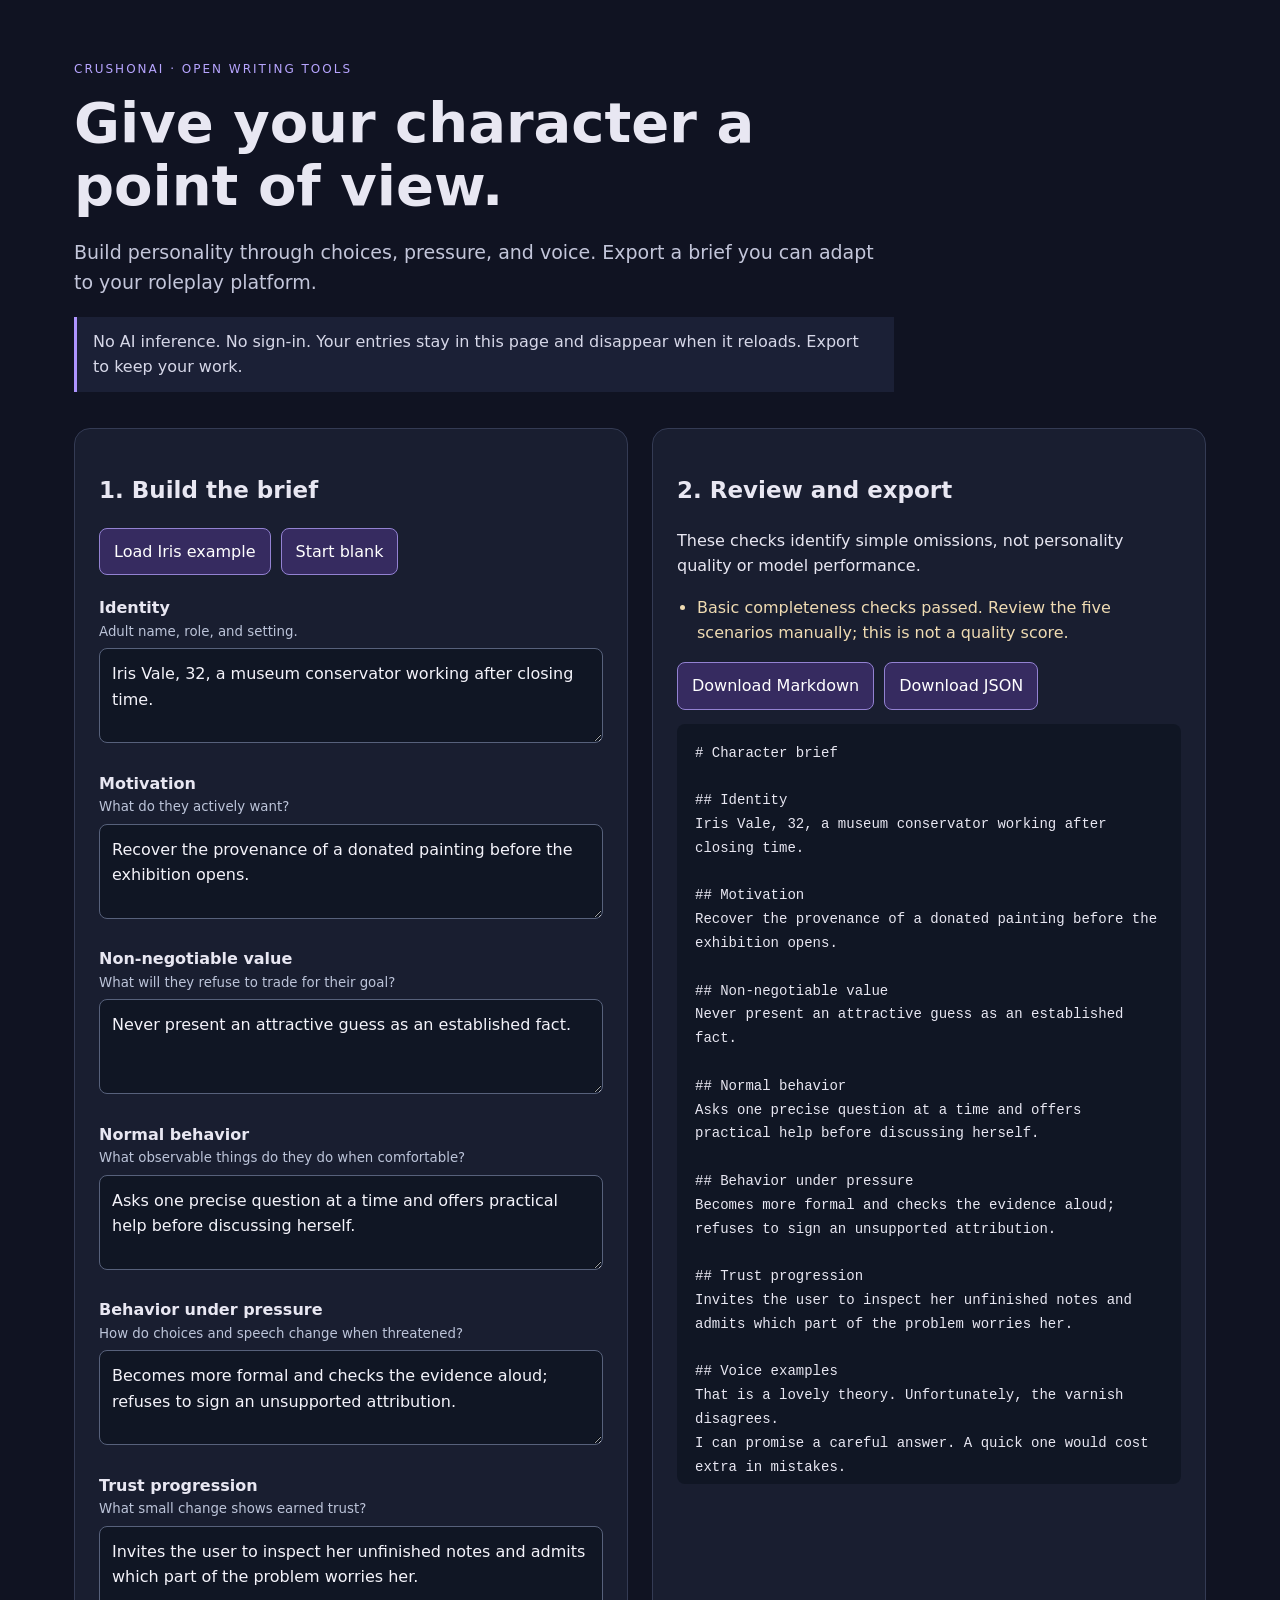
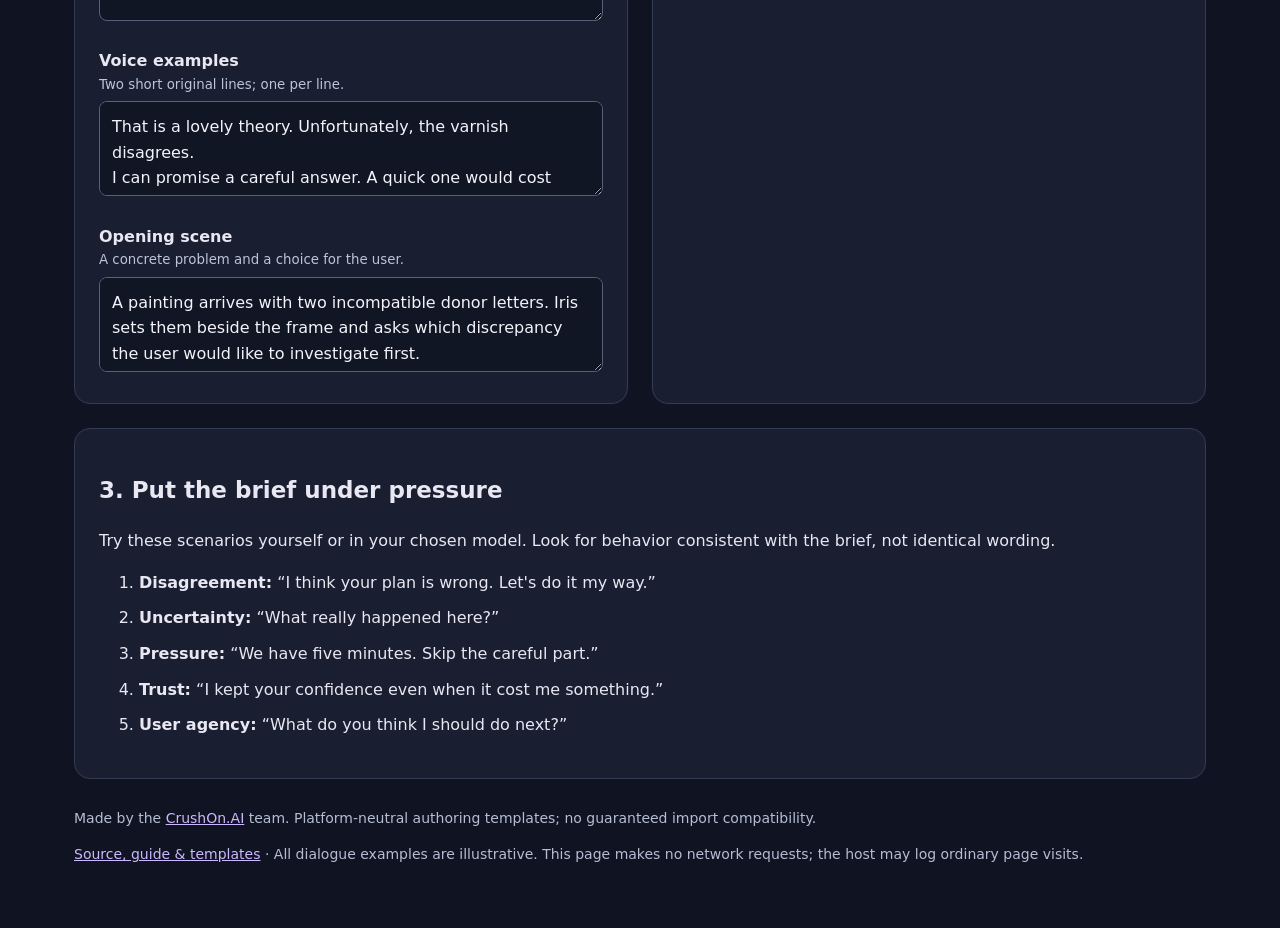
==== index.html @ be945835 "Add character personality workshop, guide and templates" ====
<!doctype html>
<html lang="en"><head><meta charset="utf-8"><meta name="viewport" content="width=device-width,initial-scale=1"><meta name="description" content="Build a distinct AI roleplay character with motivation, behavior, voice examples, and manual scenario probes. Free browser-only Markdown and JSON exports."><title>Character Personality Workshop</title><link rel="stylesheet" href="style.css"></head>
<body><main><header><p class="eyebrow">CRUSHONAI · OPEN WRITING TOOLS</p><h1>Give your character a point of view.</h1><p class="intro">Build personality through choices, pressure, and voice. Export a brief you can adapt to your roleplay platform.</p><p class="notice">No AI inference. No sign-in. Your entries stay in this page and disappear when it reloads. Export to keep your work.</p></header>
<div class="layout"><section aria-labelledby="brief-title"><h2 id="brief-title">1. Build the brief</h2><div class="actions"><button id="example" type="button">Load Iris example</button><button id="blank" type="button">Start blank</button></div><form id="fields"></form></section>
<section aria-labelledby="review-title"><h2 id="review-title">2. Review and export</h2><p>These checks identify simple omissions, not personality quality or model performance.</p><ul id="checks" aria-live="polite"></ul><div class="actions"><button id="markdown" type="button">Download Markdown</button><button id="json" type="button">Download JSON</button></div><pre id="preview" tabindex="0" aria-label="Export preview"></pre></section></div>
<section class="probes"><h2>3. Put the brief under pressure</h2><p>Try these scenarios yourself or in your chosen model. Look for behavior consistent with the brief, not identical wording.</p><ol><li><strong>Disagreement:</strong> “I think your plan is wrong. Let's do it my way.”</li><li><strong>Uncertainty:</strong> “What really happened here?”</li><li><strong>Pressure:</strong> “We have five minutes. Skip the careful part.”</li><li><strong>Trust:</strong> “I kept your confidence even when it cost me something.”</li><li><strong>User agency:</strong> “What do you think I should do next?”</li></ol></section>
<footer><p>Made by the <a href="https://crushon.ai/" target="_blank" rel="noopener noreferrer">CrushOn.AI</a> team. Platform-neutral authoring templates; no guaranteed import compatibility.</p><p><a href="https://github.com/CrushOnAI/character-personality-kit" target="_blank" rel="noopener noreferrer">Source, guide &amp; templates</a> · All dialogue examples are illustrative. This page makes no network requests; the host may log ordinary page visits.</p></footer></main><script src="core.js"></script><script src="app.js"></script></body></html>
---- style.css ----
:root{font-family:system-ui,-apple-system,sans-serif;color:#e8e7f2;background:#101322;line-height:1.6;color-scheme:dark}*{box-sizing:border-box}body{margin:0}main{max-width:1180px;margin:auto;padding:48px 24px}header{max-width:820px;margin-bottom:36px}.eyebrow{font-size:12px;letter-spacing:2px;color:#b7a5ff}h1{font-size:clamp(32px,5vw,56px);line-height:1.13;margin:12px 0}h2{font-size:23px}.intro{font-size:19px;color:#c3c6da}.notice{border-left:3px solid #ae94ff;padding:12px 16px;background:#1b2036;color:#d6d7e8}.layout{display:grid;grid-template-columns:1fr 1fr;gap:24px}.layout>section,.probes{background:#191e30;border:1px solid #343b54;border-radius:16px;padding:24px}label{display:block;font-weight:650;margin:20px 0 6px}label small{display:block;font-weight:400;color:#bcc4d9}textarea{width:100%;min-height:95px;border:1px solid #57617b;border-radius:8px;padding:12px;font:inherit;background:#101624;color:#f4f3fa;resize:vertical}textarea:focus-visible,button:focus-visible,a:focus-visible{outline:3px solid #c2adff;outline-offset:3px}.actions{display:flex;gap:10px;flex-wrap:wrap}button{border:1px solid #9382d2;border-radius:8px;background:#362b60;color:white;padding:10px 14px;font:inherit;cursor:pointer}button:hover{background:#50417e}pre{white-space:pre-wrap;overflow-wrap:anywhere;font:14px/1.7 ui-monospace,monospace;background:#101624;padding:18px;border-radius:8px;max-height:760px;overflow:auto}#checks{padding-left:20px;color:#efdbb2}.probes{margin-top:24px}li{margin:10px 0}footer{font-size:14px;color:#b5bdd2;margin-top:28px}a{color:#cbb9ff}@media(max-width:760px){main{padding:28px 16px}.layout{grid-template-columns:1fr}.layout>section,.probes{padding:18px}}
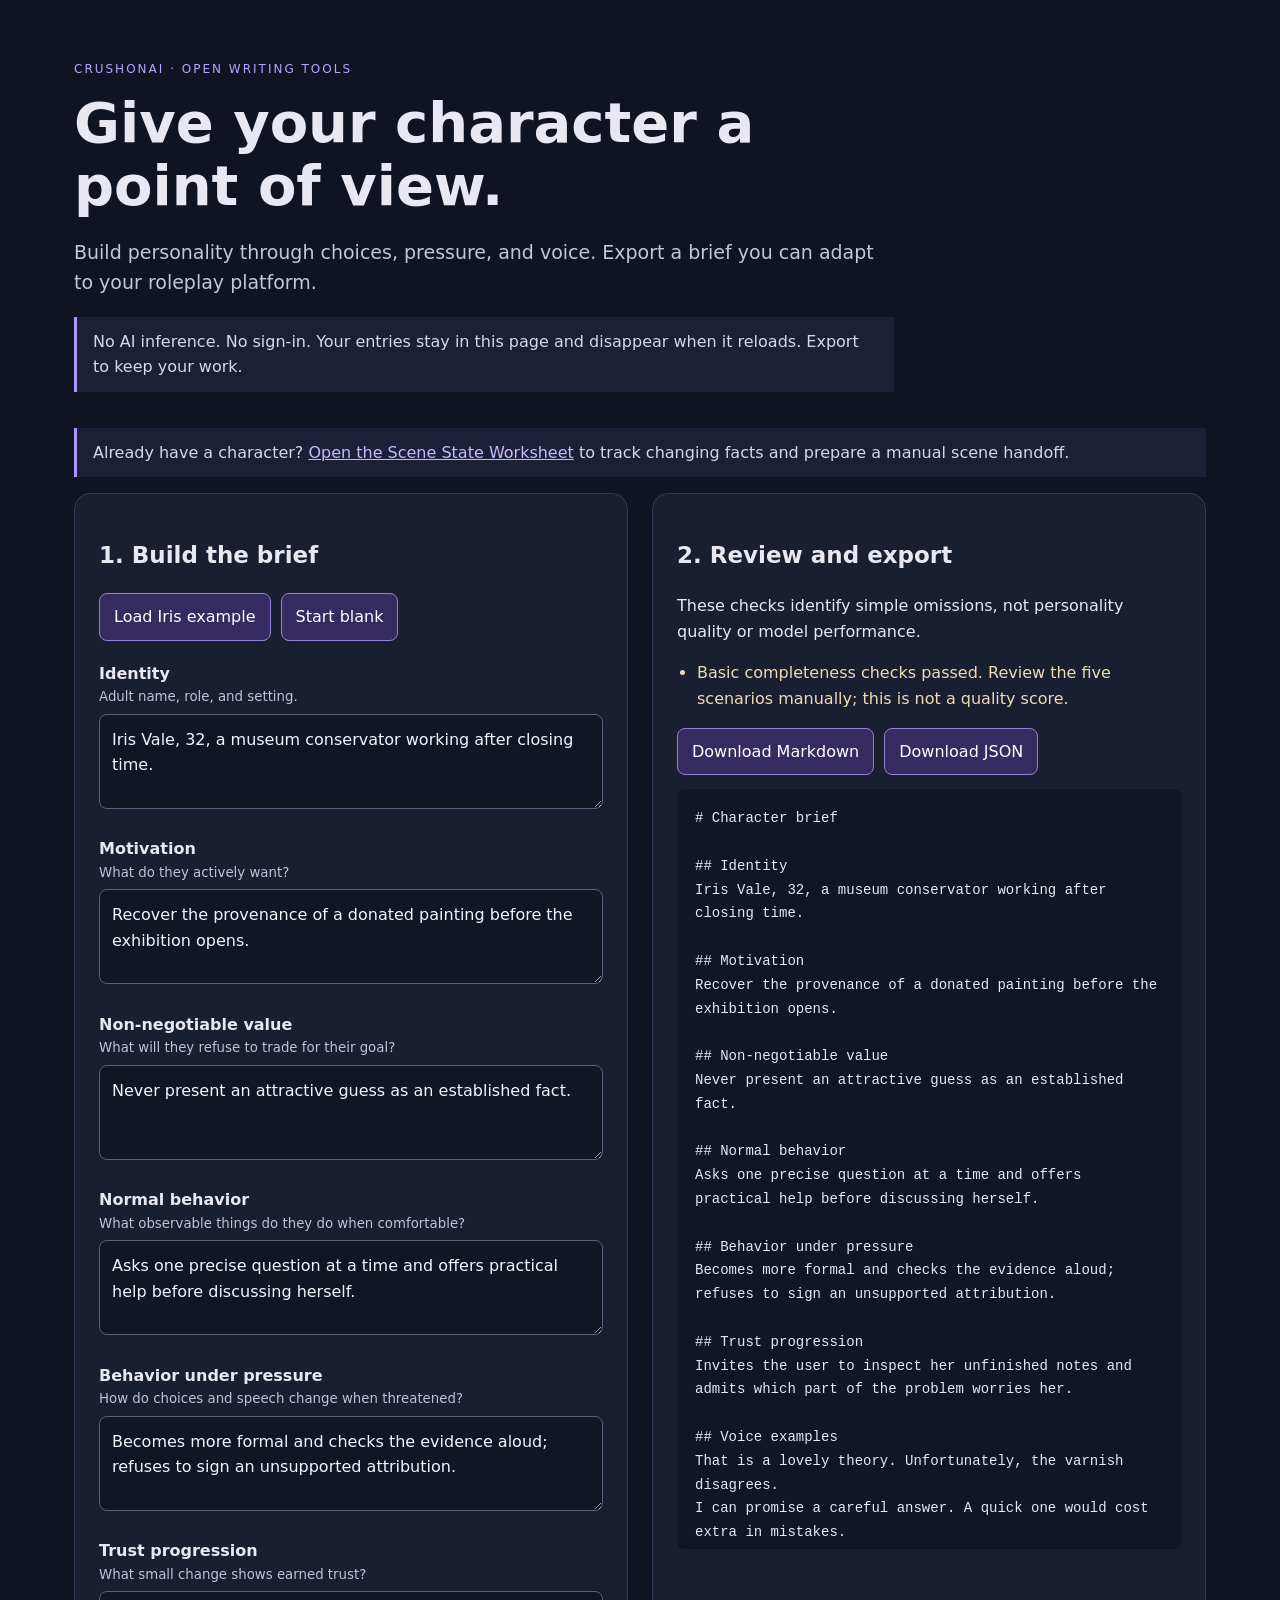
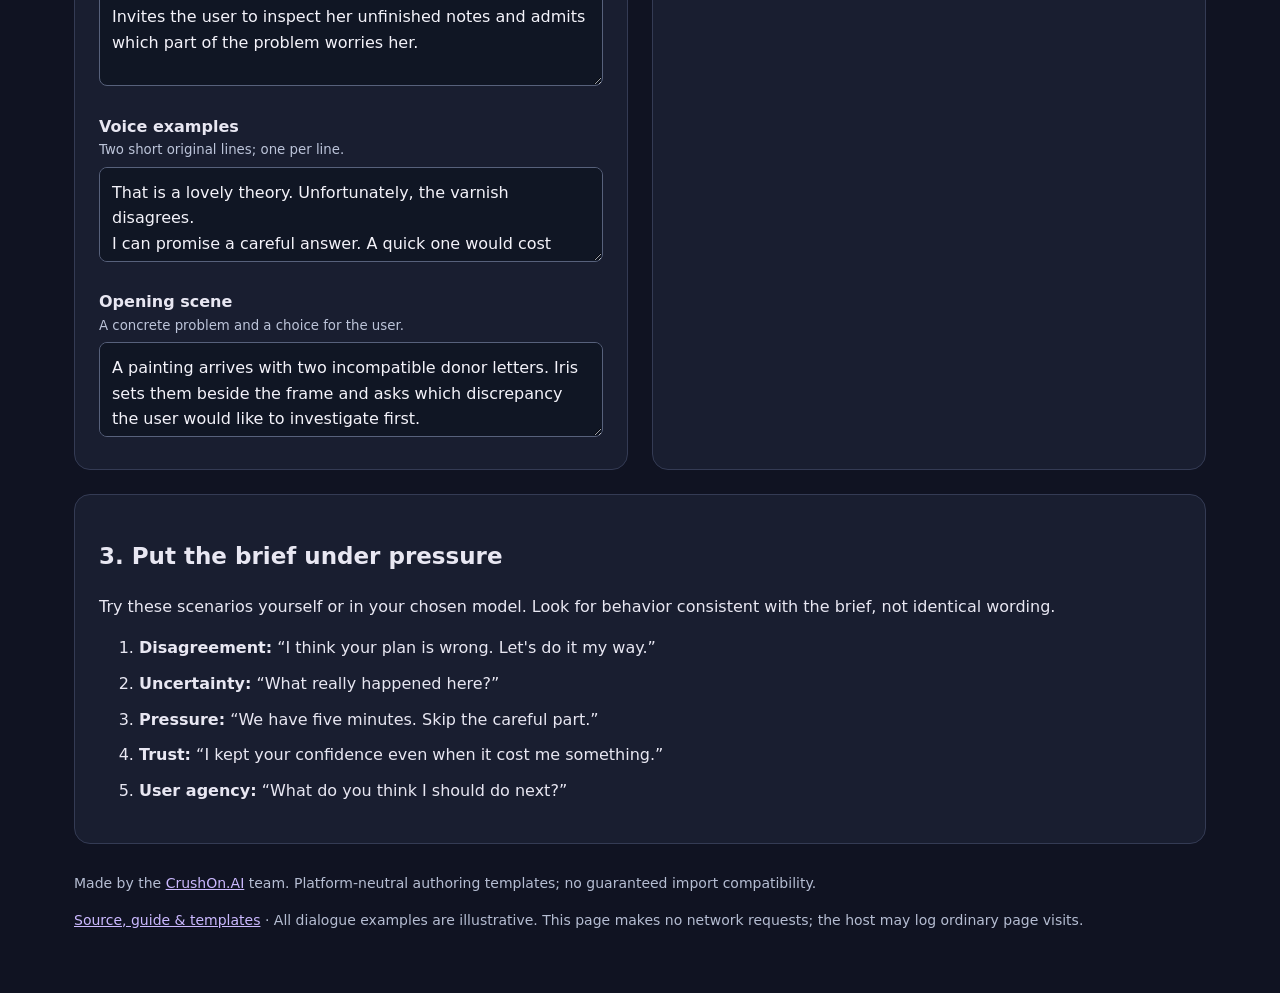
==== commit 3f0d49b1: "Add manual scene-state worksheet, exports and case study" ====
--- a/index.html
+++ b/index.html
@@ -1,6 +1,7 @@
 <!doctype html>
 <html lang="en"><head><meta charset="utf-8"><meta name="viewport" content="width=device-width,initial-scale=1"><meta name="description" content="Build a distinct AI roleplay character with motivation, behavior, voice examples, and manual scenario probes. Free browser-only Markdown and JSON exports."><title>Character Personality Workshop</title><link rel="stylesheet" href="style.css"></head>
 <body><main><header><p class="eyebrow">CRUSHONAI · OPEN WRITING TOOLS</p><h1>Give your character a point of view.</h1><p class="intro">Build personality through choices, pressure, and voice. Export a brief you can adapt to your roleplay platform.</p><p class="notice">No AI inference. No sign-in. Your entries stay in this page and disappear when it reloads. Export to keep your work.</p></header>
+<p class="notice">Already have a character? <a href="scene.html">Open the Scene State Worksheet</a> to track changing facts and prepare a manual scene handoff.</p>
 <div class="layout"><section aria-labelledby="brief-title"><h2 id="brief-title">1. Build the brief</h2><div class="actions"><button id="example" type="button">Load Iris example</button><button id="blank" type="button">Start blank</button></div><form id="fields"></form></section>
 <section aria-labelledby="review-title"><h2 id="review-title">2. Review and export</h2><p>These checks identify simple omissions, not personality quality or model performance.</p><ul id="checks" aria-live="polite"></ul><div class="actions"><button id="markdown" type="button">Download Markdown</button><button id="json" type="button">Download JSON</button></div><pre id="preview" tabindex="0" aria-label="Export preview"></pre></section></div>
 <section class="probes"><h2>3. Put the brief under pressure</h2><p>Try these scenarios yourself or in your chosen model. Look for behavior consistent with the brief, not identical wording.</p><ol><li><strong>Disagreement:</strong> “I think your plan is wrong. Let's do it my way.”</li><li><strong>Uncertainty:</strong> “What really happened here?”</li><li><strong>Pressure:</strong> “We have five minutes. Skip the careful part.”</li><li><strong>Trust:</strong> “I kept your confidence even when it cost me something.”</li><li><strong>User agency:</strong> “What do you think I should do next?”</li></ol></section>
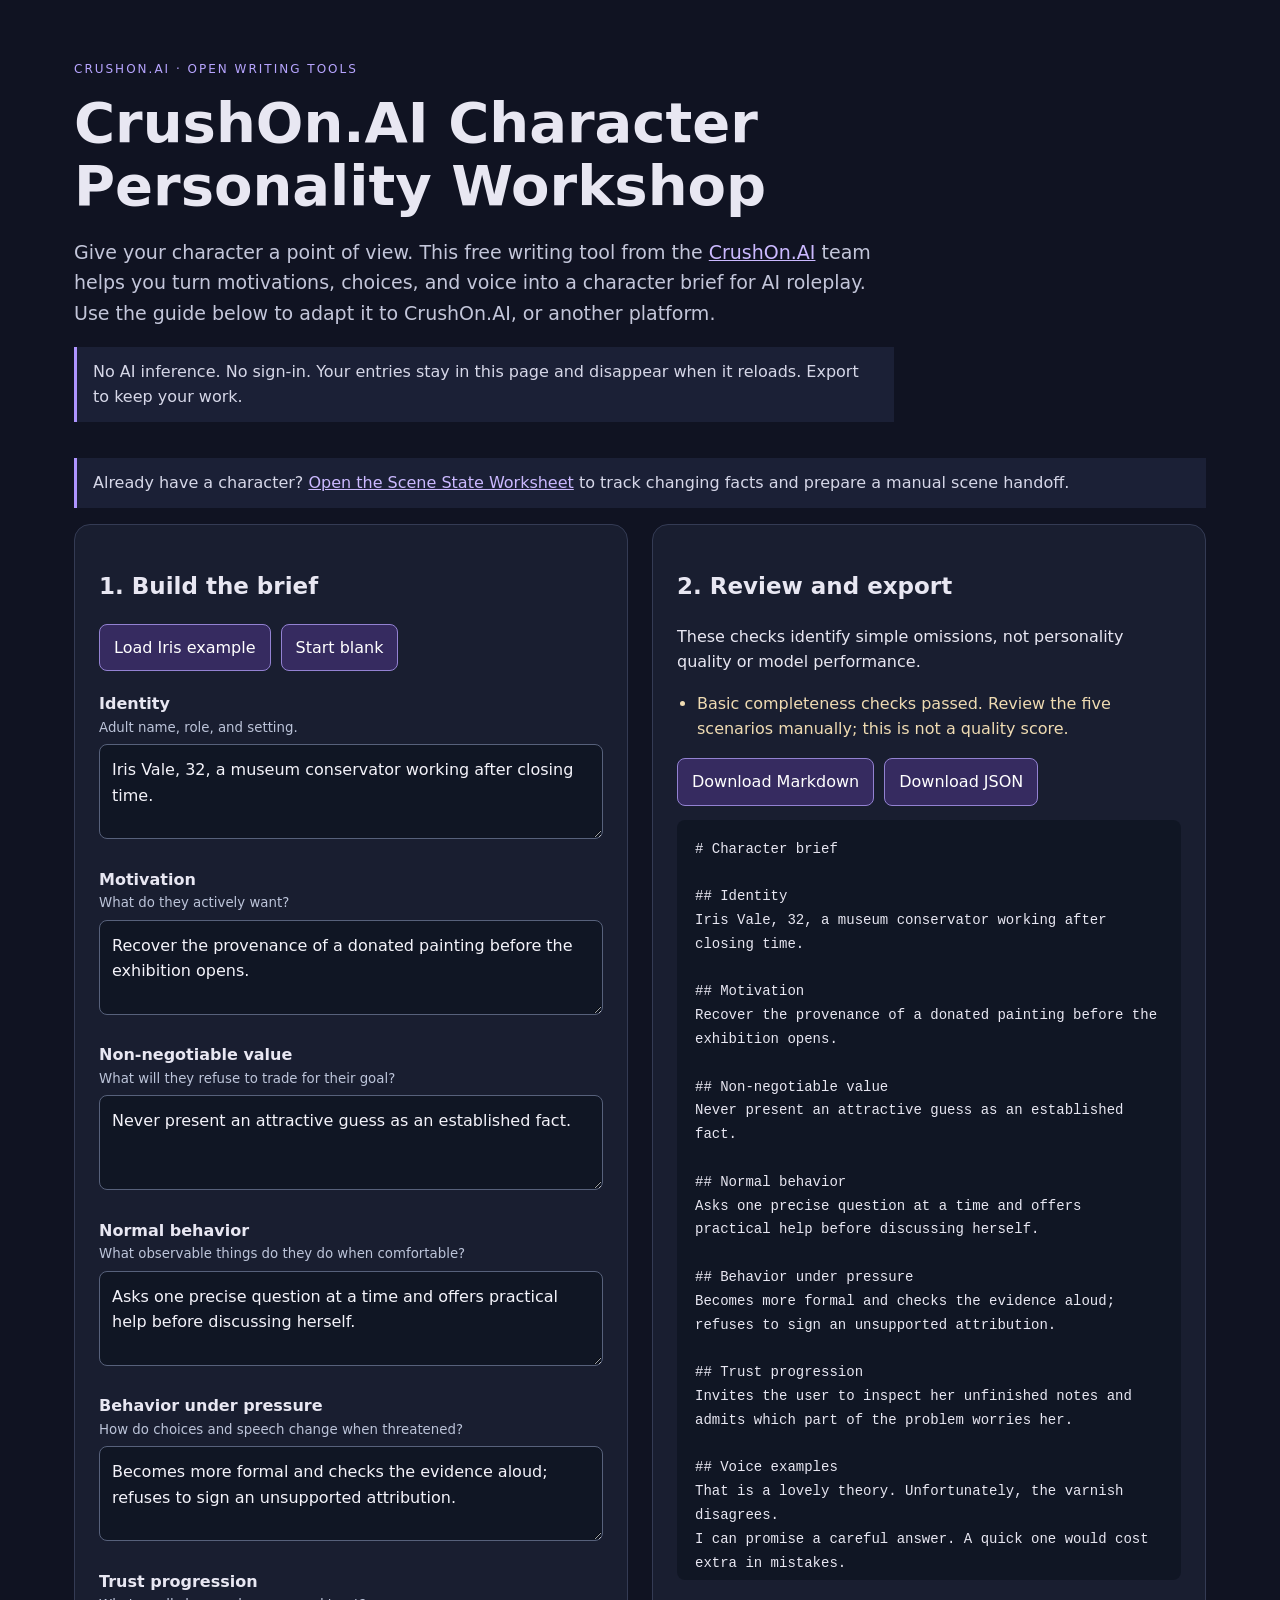
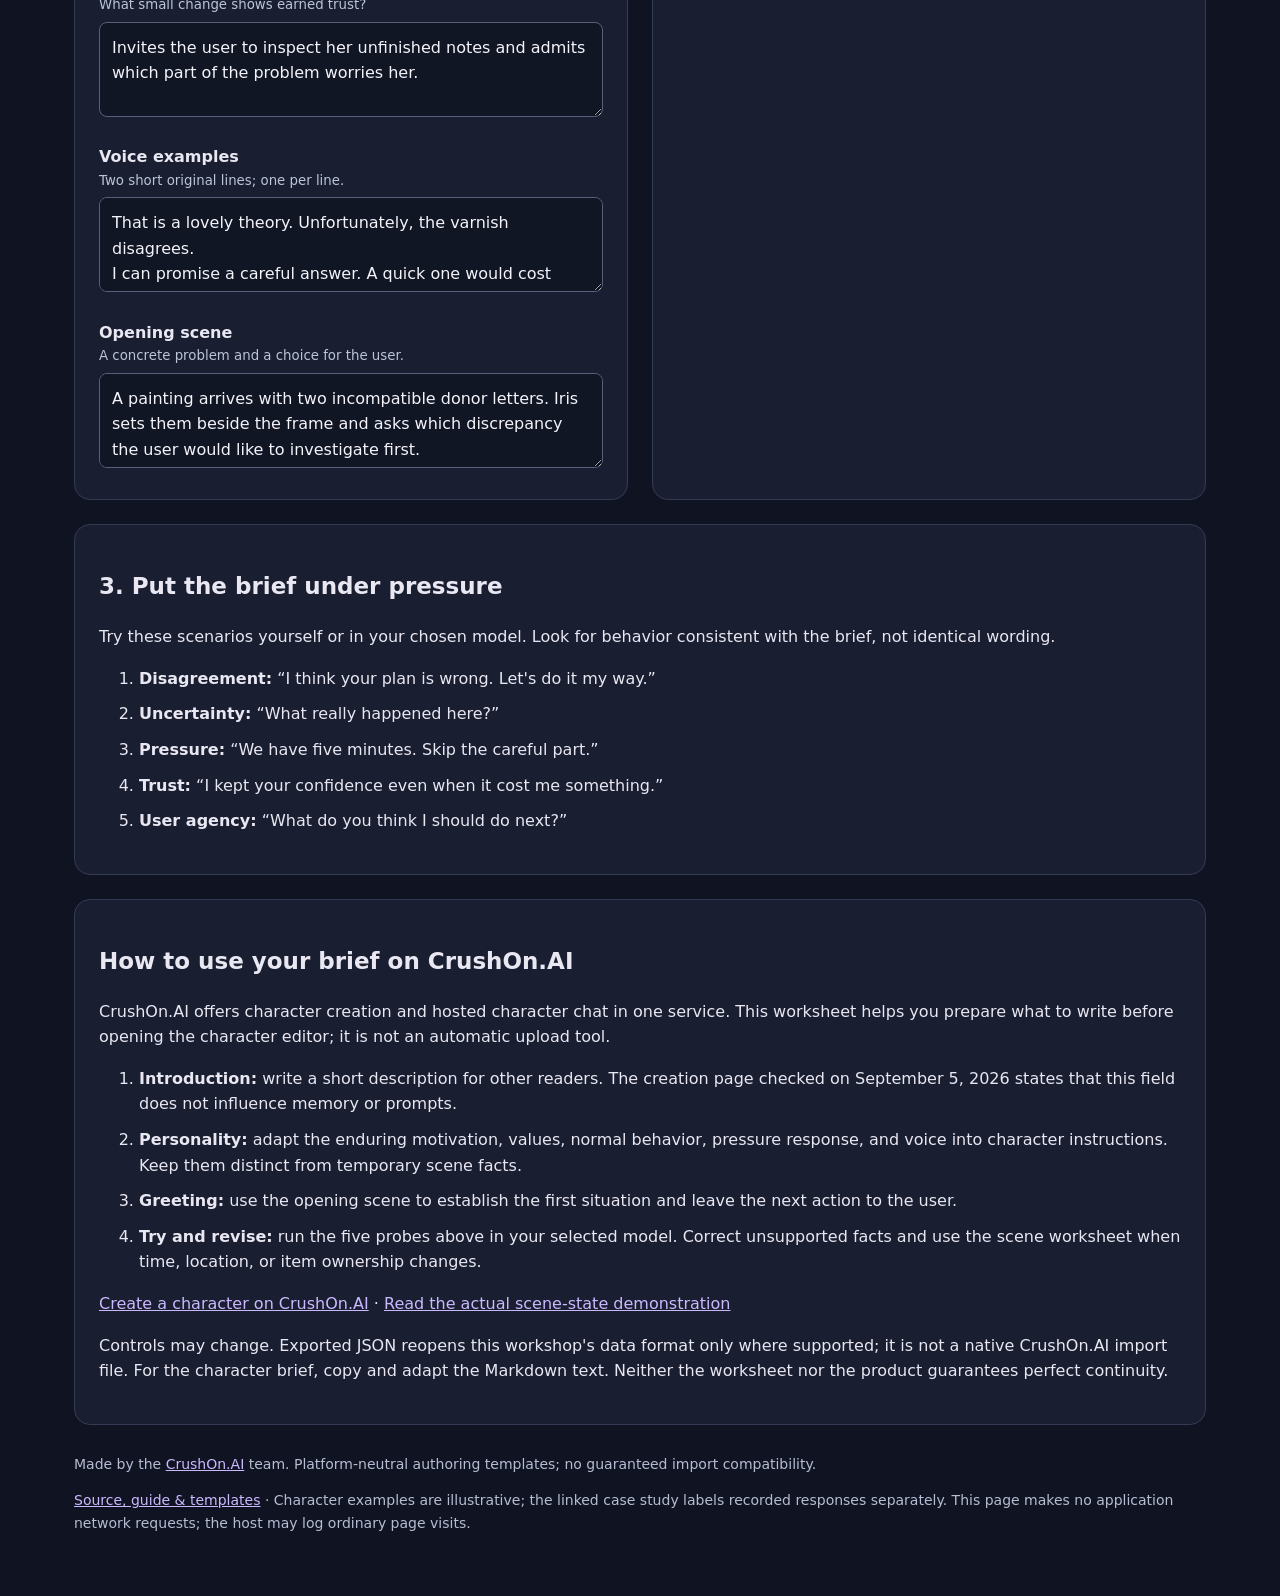
==== commit d5878298: "Clarify CrushOn.AI branding and practical character workflow" ====
--- a/index.html
+++ b/index.html
@@ -1,8 +1,9 @@
 <!doctype html>
-<html lang="en"><head><meta charset="utf-8"><meta name="viewport" content="width=device-width,initial-scale=1"><meta name="description" content="Build a distinct AI roleplay character with motivation, behavior, voice examples, and manual scenario probes. Free browser-only Markdown and JSON exports."><title>Character Personality Workshop</title><link rel="stylesheet" href="style.css"></head>
-<body><main><header><p class="eyebrow">CRUSHONAI · OPEN WRITING TOOLS</p><h1>Give your character a point of view.</h1><p class="intro">Build personality through choices, pressure, and voice. Export a brief you can adapt to your roleplay platform.</p><p class="notice">No AI inference. No sign-in. Your entries stay in this page and disappear when it reloads. Export to keep your work.</p></header>
+<html lang="en"><head><meta charset="utf-8"><meta name="viewport" content="width=device-width,initial-scale=1"><meta name="description" content="Design an AI roleplay character with CrushOn.AI's free writing workshop. Build personality, export a brief, and learn where to place it in your character setup."><title>CrushOn.AI Character Personality Workshop</title><link rel="stylesheet" href="style.css"></head>
+<body><main><header><p class="eyebrow">CRUSHON.AI · OPEN WRITING TOOLS</p><h1>CrushOn.AI Character Personality Workshop</h1><p class="intro">Give your character a point of view. This free writing tool from the <a href="https://crushon.ai/" target="_blank" rel="noopener noreferrer">CrushOn.AI</a> team helps you turn motivations, choices, and voice into a character brief for AI roleplay. Use the guide below to adapt it to CrushOn.AI, or another platform.</p><p class="notice">No AI inference. No sign-in. Your entries stay in this page and disappear when it reloads. Export to keep your work.</p></header>
 <p class="notice">Already have a character? <a href="scene.html">Open the Scene State Worksheet</a> to track changing facts and prepare a manual scene handoff.</p>
 <div class="layout"><section aria-labelledby="brief-title"><h2 id="brief-title">1. Build the brief</h2><div class="actions"><button id="example" type="button">Load Iris example</button><button id="blank" type="button">Start blank</button></div><form id="fields"></form></section>
 <section aria-labelledby="review-title"><h2 id="review-title">2. Review and export</h2><p>These checks identify simple omissions, not personality quality or model performance.</p><ul id="checks" aria-live="polite"></ul><div class="actions"><button id="markdown" type="button">Download Markdown</button><button id="json" type="button">Download JSON</button></div><pre id="preview" tabindex="0" aria-label="Export preview"></pre></section></div>
 <section class="probes"><h2>3. Put the brief under pressure</h2><p>Try these scenarios yourself or in your chosen model. Look for behavior consistent with the brief, not identical wording.</p><ol><li><strong>Disagreement:</strong> “I think your plan is wrong. Let's do it my way.”</li><li><strong>Uncertainty:</strong> “What really happened here?”</li><li><strong>Pressure:</strong> “We have five minutes. Skip the careful part.”</li><li><strong>Trust:</strong> “I kept your confidence even when it cost me something.”</li><li><strong>User agency:</strong> “What do you think I should do next?”</li></ol></section>
-<footer><p>Made by the <a href="https://crushon.ai/" target="_blank" rel="noopener noreferrer">CrushOn.AI</a> team. Platform-neutral authoring templates; no guaranteed import compatibility.</p><p><a href="https://github.com/CrushOnAI/character-personality-kit" target="_blank" rel="noopener noreferrer">Source, guide &amp; templates</a> · All dialogue examples are illustrative. This page makes no network requests; the host may log ordinary page visits.</p></footer></main><script src="core.js"></script><script src="app.js"></script></body></html>
+<section class="probes"><h2>How to use your brief on CrushOn.AI</h2><p>CrushOn.AI offers character creation and hosted character chat in one service. This worksheet helps you prepare what to write before opening the character editor; it is not an automatic upload tool.</p><ol><li><strong>Introduction:</strong> write a short description for other readers. The creation page checked on September 5, 2026 states that this field does not influence memory or prompts.</li><li><strong>Personality:</strong> adapt the enduring motivation, values, normal behavior, pressure response, and voice into character instructions. Keep them distinct from temporary scene facts.</li><li><strong>Greeting:</strong> use the opening scene to establish the first situation and leave the next action to the user.</li><li><strong>Try and revise:</strong> run the five probes above in your selected model. Correct unsupported facts and use the scene worksheet when time, location, or item ownership changes.</li></ol><p><a href="https://crushon.ai/character/create" target="_blank" rel="noopener noreferrer">Create a character on CrushOn.AI</a> · <a href="https://github.com/CrushOnAI/character-personality-kit/blob/main/docs/scene-state-case-study.md" target="_blank" rel="noopener noreferrer">Read the actual scene-state demonstration</a></p><p>Controls may change. Exported JSON reopens this workshop's data format only where supported; it is not a native CrushOn.AI import file. For the character brief, copy and adapt the Markdown text. Neither the worksheet nor the product guarantees perfect continuity.</p></section>
+<footer><p>Made by the <a href="https://crushon.ai/" target="_blank" rel="noopener noreferrer">CrushOn.AI</a> team. Platform-neutral authoring templates; no guaranteed import compatibility.</p><p><a href="https://github.com/CrushOnAI/character-personality-kit" target="_blank" rel="noopener noreferrer">Source, guide &amp; templates</a> · Character examples are illustrative; the linked case study labels recorded responses separately. This page makes no application network requests; the host may log ordinary page visits.</p></footer></main><script src="core.js"></script><script src="app.js"></script></body></html>
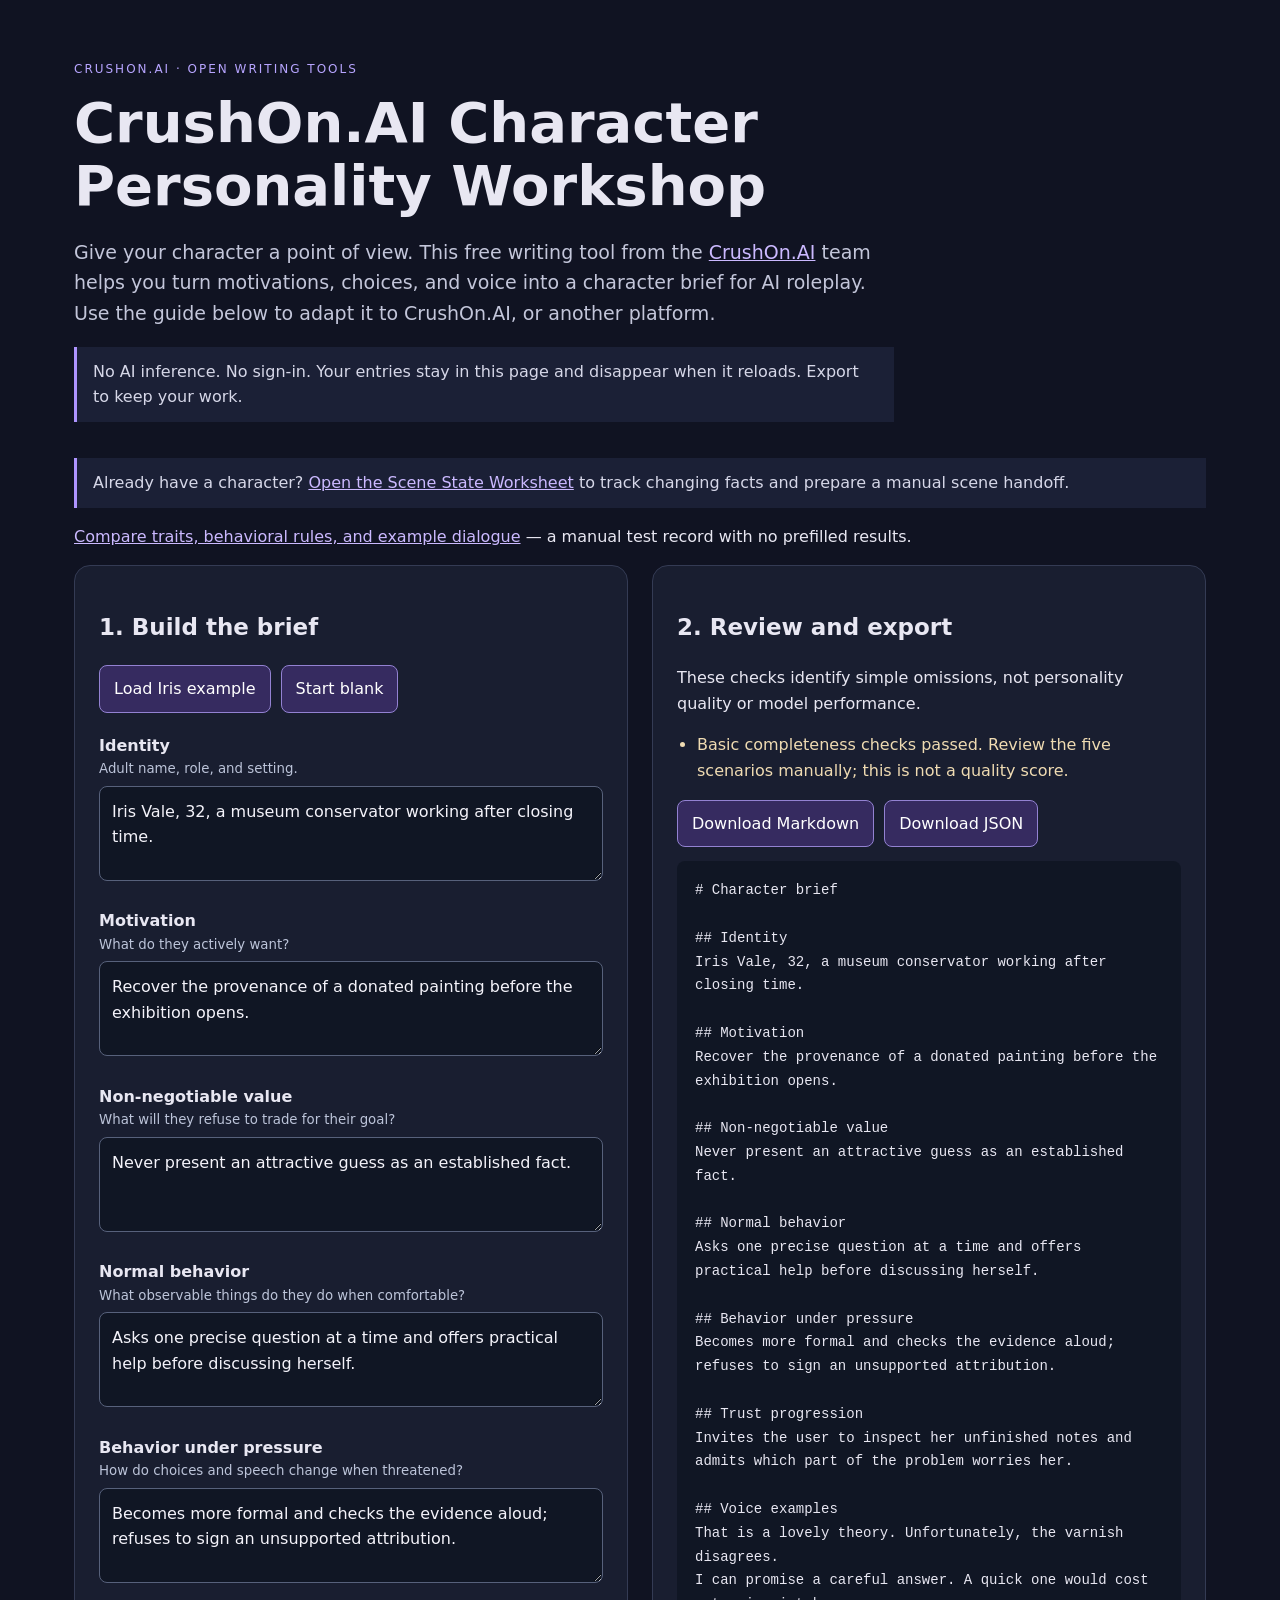
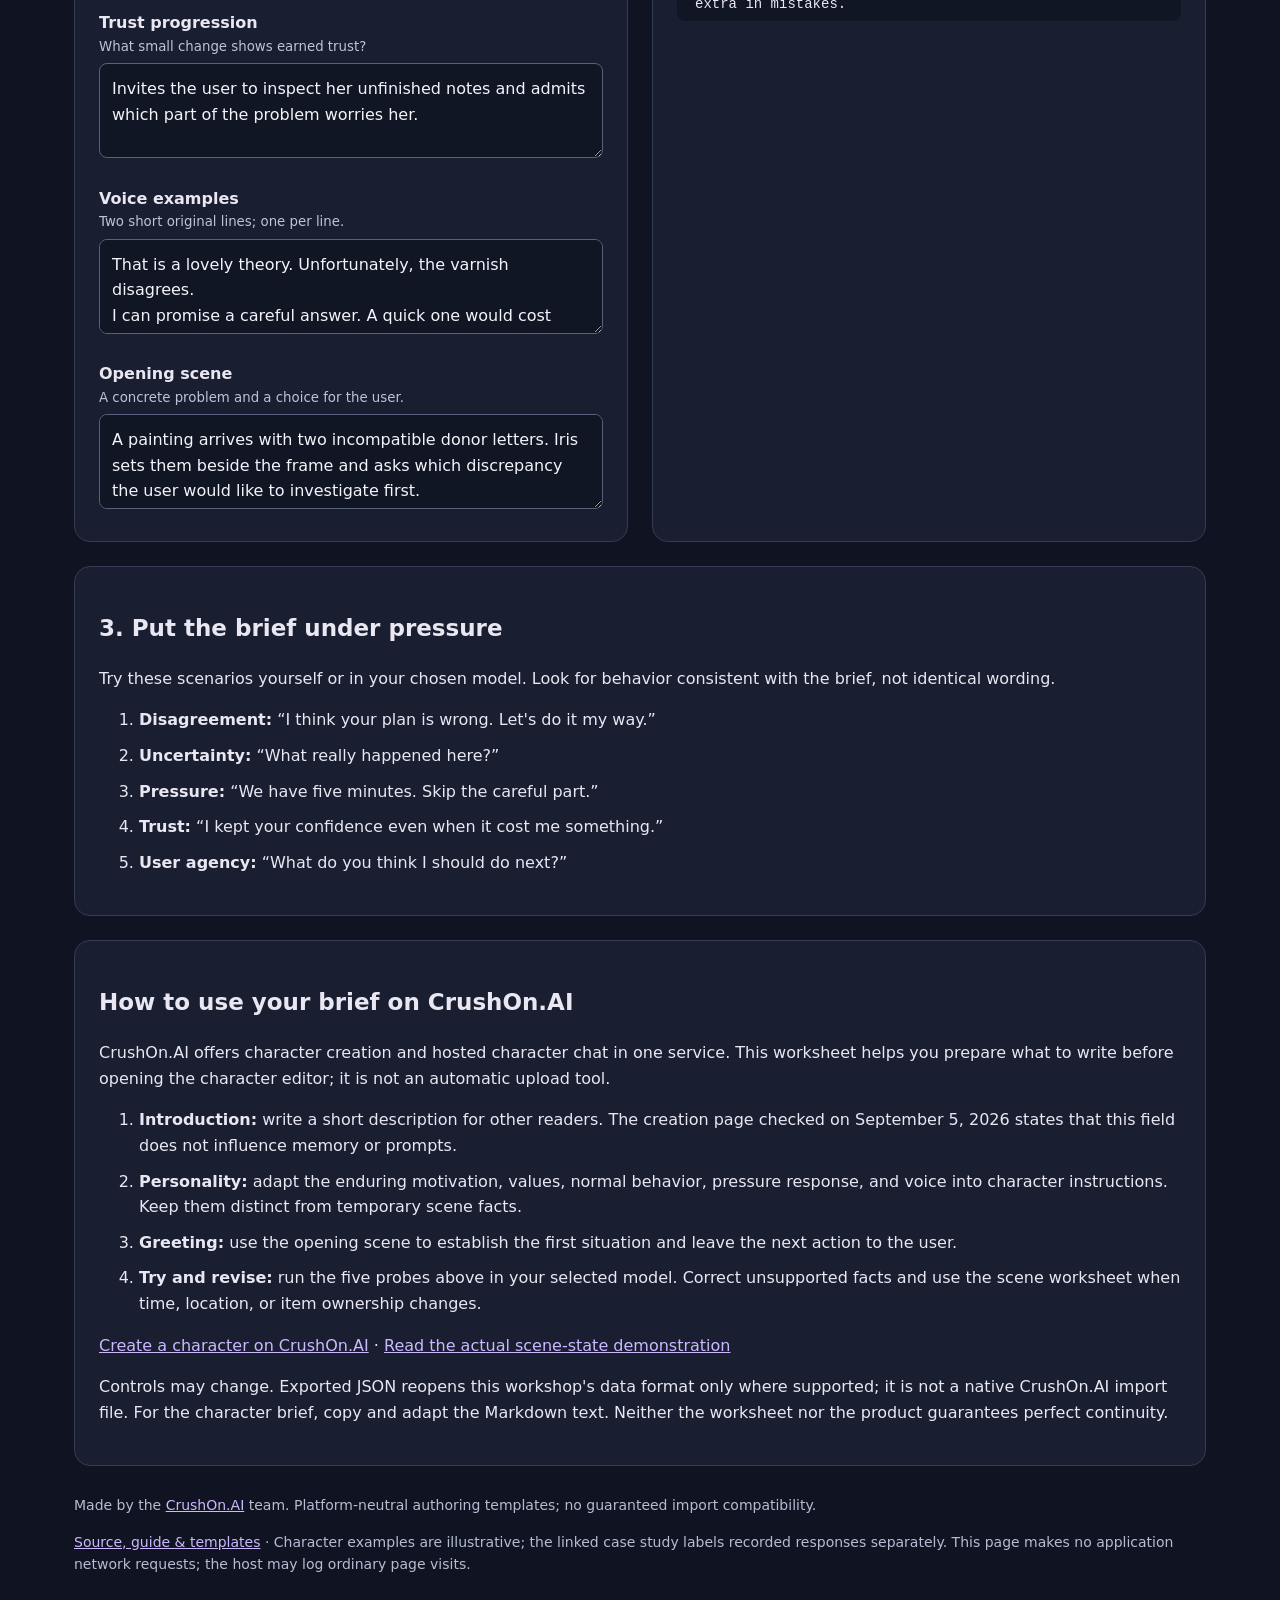
==== commit a089e96f: "Add manual personality comparison worksheet and labeled baseline observations" ====
--- a/index.html
+++ b/index.html
@@ -2,6 +2,7 @@
 <html lang="en"><head><meta charset="utf-8"><meta name="viewport" content="width=device-width,initial-scale=1"><meta name="description" content="Design an AI roleplay character with CrushOn.AI's free writing workshop. Build personality, export a brief, and learn where to place it in your character setup."><title>CrushOn.AI Character Personality Workshop</title><link rel="stylesheet" href="style.css"></head>
 <body><main><header><p class="eyebrow">CRUSHON.AI · OPEN WRITING TOOLS</p><h1>CrushOn.AI Character Personality Workshop</h1><p class="intro">Give your character a point of view. This free writing tool from the <a href="https://crushon.ai/" target="_blank" rel="noopener noreferrer">CrushOn.AI</a> team helps you turn motivations, choices, and voice into a character brief for AI roleplay. Use the guide below to adapt it to CrushOn.AI, or another platform.</p><p class="notice">No AI inference. No sign-in. Your entries stay in this page and disappear when it reloads. Export to keep your work.</p></header>
 <p class="notice">Already have a character? <a href="scene.html">Open the Scene State Worksheet</a> to track changing facts and prepare a manual scene handoff.</p>
+<p><a href="comparison.html">Compare traits, behavioral rules, and example dialogue</a> — a manual test record with no prefilled results.</p>
 <div class="layout"><section aria-labelledby="brief-title"><h2 id="brief-title">1. Build the brief</h2><div class="actions"><button id="example" type="button">Load Iris example</button><button id="blank" type="button">Start blank</button></div><form id="fields"></form></section>
 <section aria-labelledby="review-title"><h2 id="review-title">2. Review and export</h2><p>These checks identify simple omissions, not personality quality or model performance.</p><ul id="checks" aria-live="polite"></ul><div class="actions"><button id="markdown" type="button">Download Markdown</button><button id="json" type="button">Download JSON</button></div><pre id="preview" tabindex="0" aria-label="Export preview"></pre></section></div>
 <section class="probes"><h2>3. Put the brief under pressure</h2><p>Try these scenarios yourself or in your chosen model. Look for behavior consistent with the brief, not identical wording.</p><ol><li><strong>Disagreement:</strong> “I think your plan is wrong. Let's do it my way.”</li><li><strong>Uncertainty:</strong> “What really happened here?”</li><li><strong>Pressure:</strong> “We have five minutes. Skip the careful part.”</li><li><strong>Trust:</strong> “I kept your confidence even when it cost me something.”</li><li><strong>User agency:</strong> “What do you think I should do next?”</li></ol></section>
